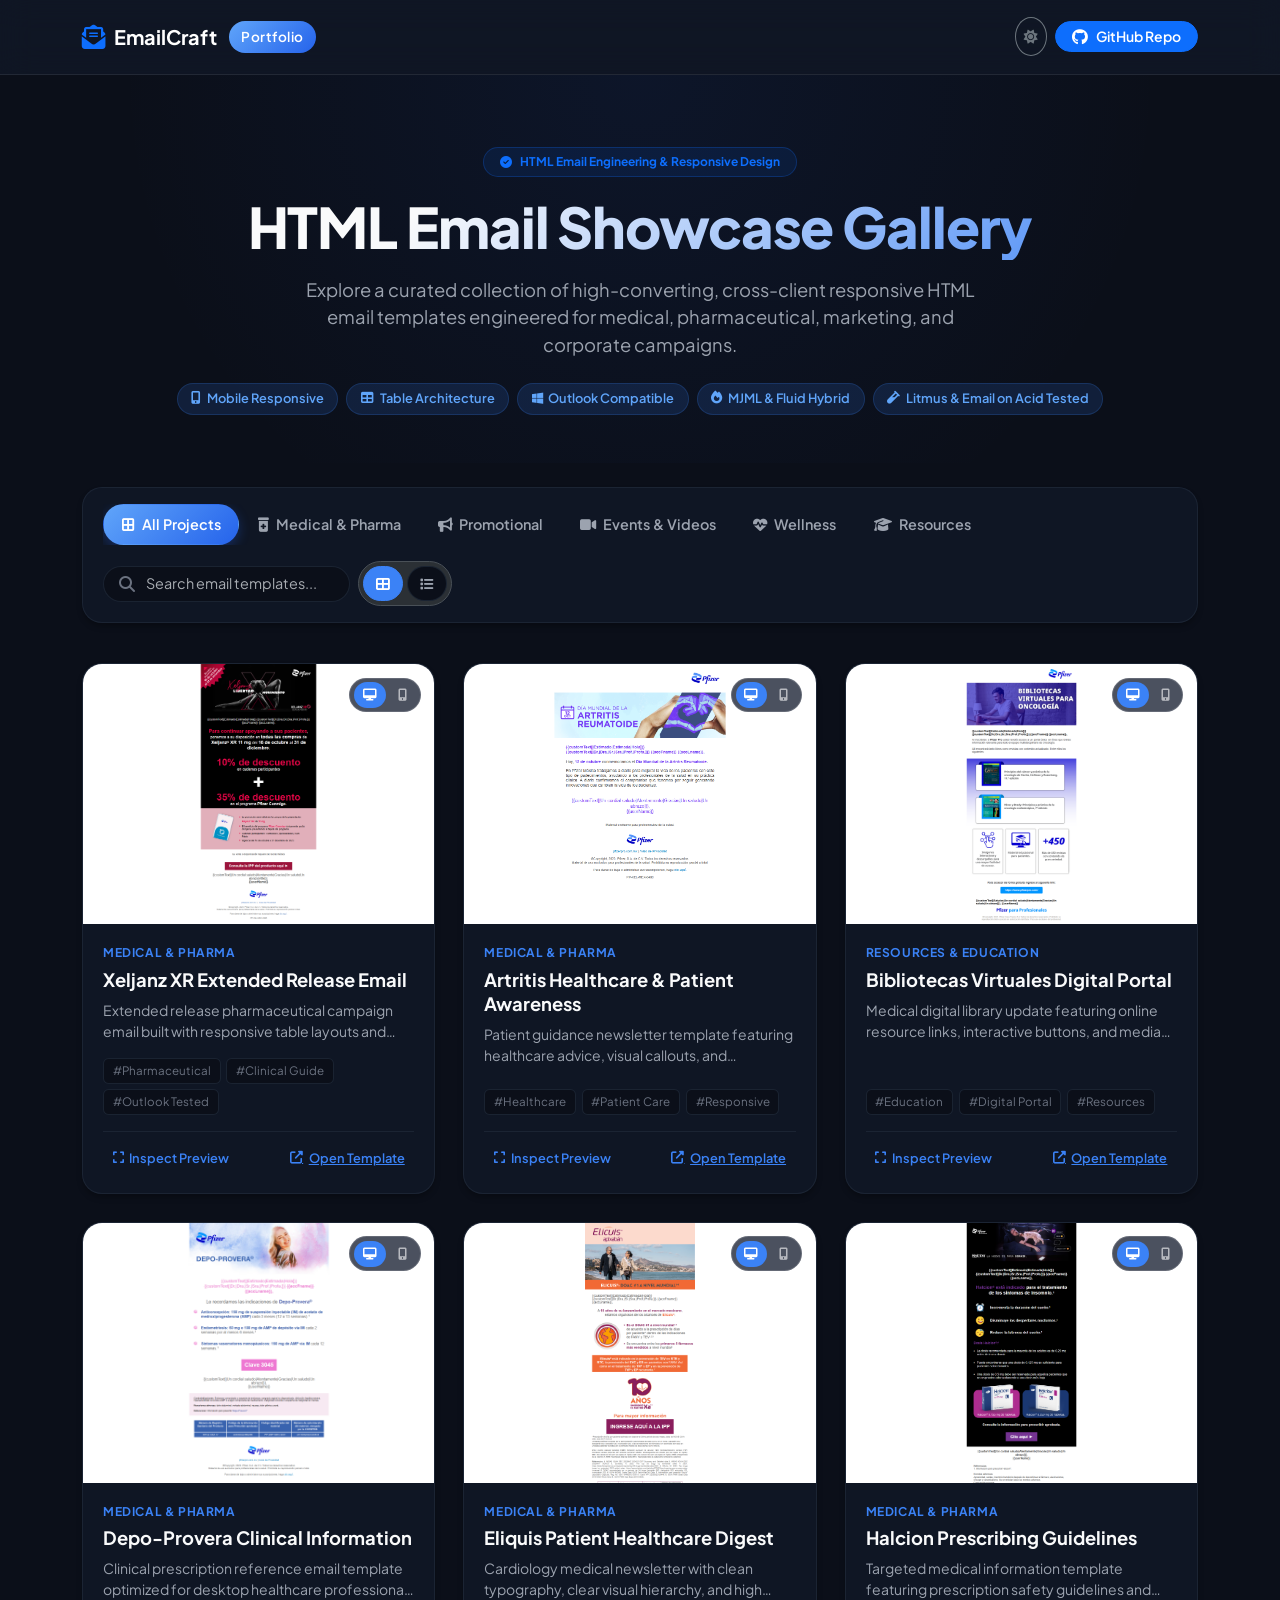
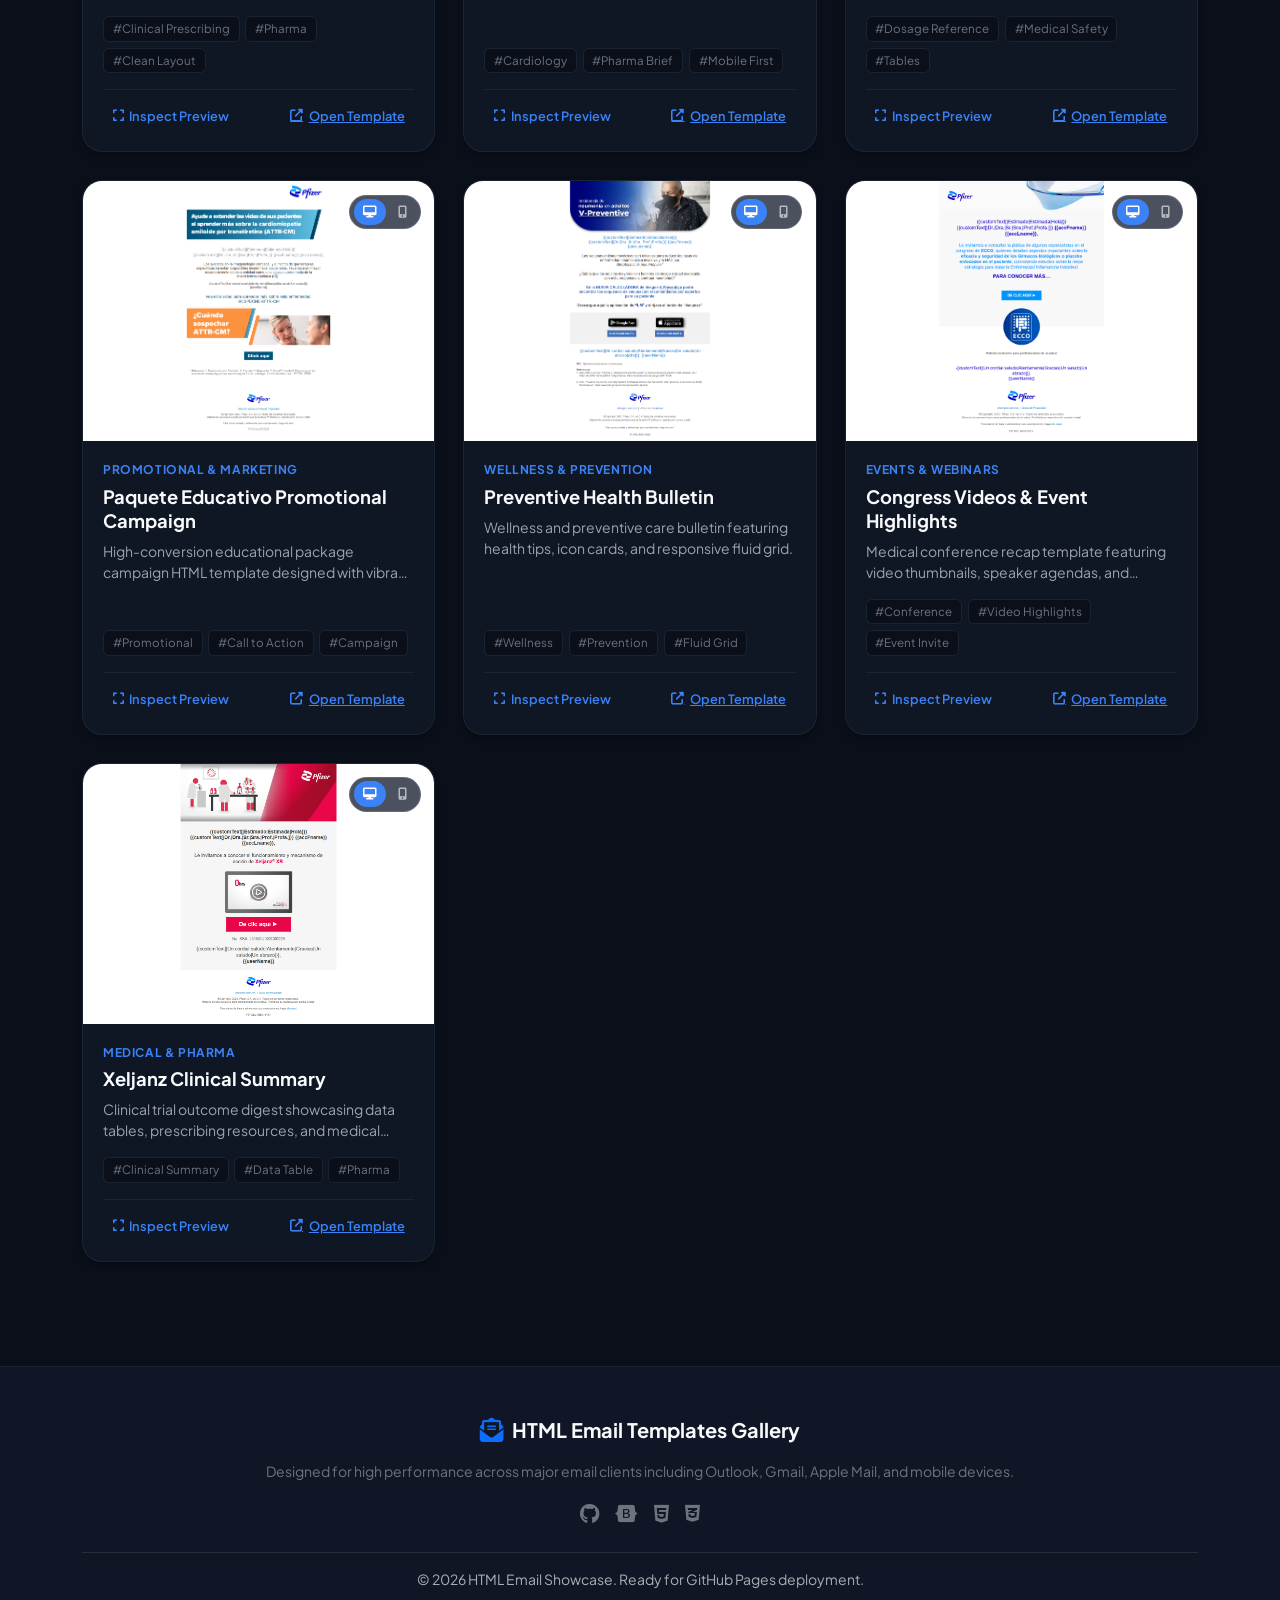
==== index.html @ 2dfeef8e "Add Bootstrap email portfolio with zoom lightbox" ====
<!DOCTYPE html>
<html lang="en" data-bs-theme="dark">
<head>
  <meta charset="UTF-8">
  <meta name="viewport" content="width=device-width, initial-scale=1.0">
  <title>HTML Email Templates Showcase Portfolio</title>
  <meta name="description" content="A professional showcase of responsive, cross-client HTML email templates built for pharmaceutical, medical, promotional, and educational campaigns.">
  
  <!-- Google Fonts: Plus Jakarta Sans -->
  <link rel="preconnect" href="https://fonts.googleapis.com">
  <link rel="preconnect" href="https://fonts.gstatic.com" crossorigin>
  <link href="https://fonts.googleapis.com/css2?family=Plus+Jakarta+Sans:wght@400;500;600;700;800&display=swap" rel="stylesheet">
  
  <!-- FontAwesome 6 Icons CDN -->
  <link rel="stylesheet" href="https://cdnjs.cloudflare.com/ajax/libs/font-awesome/6.5.1/css/all.min.css" crossorigin="anonymous">
  
  <!-- Bootstrap 5.3 CSS CDN -->
  <link href="https://cdn.jsdelivr.net/npm/bootstrap@5.3.3/dist/css/bootstrap.min.css" rel="stylesheet" crossorigin="anonymous">
  
  <!-- Custom Stylesheet -->
  <link rel="stylesheet" href="./css/styles.css">
</head>
<body>

  <!-- Navbar -->
  <nav class="navbar navbar-expand-lg navbar-custom sticky-top py-2 py-lg-3">
    <div class="container-fluid container-xl">
      <a class="navbar-brand d-flex align-items-center gap-2 fw-bold text-decoration-none" href="#">
        <i class="fas fa-envelope-open-text text-primary fs-4"></i>
        <span>EmailCraft</span>
        <span class="brand-badge ms-1">Portfolio</span>
      </a>

      <div class="d-flex align-items-center gap-2">
        <!-- Dark / Light Mode Toggle Button -->
        <button class="btn btn-outline-secondary btn-sm rounded-circle p-2" id="btn-toggle-theme" title="Toggle Light / Dark Mode" aria-label="Toggle Theme">
          <i class="fas fa-sun" id="theme-icon"></i>
        </button>

        <!-- GitHub Repo Button -->
        <a href="https://github.com" target="_blank" rel="noopener noreferrer" class="btn btn-primary btn-sm rounded-pill px-3 fw-semibold d-inline-flex align-items-center gap-2">
          <i class="fab fa-github fs-6"></i>
          <span class="d-none d-sm-inline">GitHub Repo</span>
        </a>
      </div>
    </div>
  </nav>

  <!-- Hero Section -->
  <header class="hero-section text-center">
    <div class="container container-xl">
      <div class="badge bg-primary bg-opacity-10 text-primary border border-primary border-opacity-25 rounded-pill px-3 py-2 fw-bold mb-3 d-inline-flex align-items-center gap-2">
        <i class="fas fa-check-circle"></i> HTML Email Engineering & Responsive Design
      </div>
      <h1 class="hero-title display-4 fw-extrabold mb-3">HTML Email Showcase Gallery</h1>
      <p class="hero-subtitle mb-4">
        Explore a curated collection of high-converting, cross-client responsive HTML email templates engineered for medical, pharmaceutical, marketing, and corporate campaigns.
      </p>

      <!-- Skill / Spec Badges -->
      <div class="d-flex flex-wrap justify-content-center gap-2">
        <span class="tech-tag"><i class="fas fa-mobile-alt"></i> Mobile Responsive</span>
        <span class="tech-tag"><i class="fas fa-table"></i> Table Architecture</span>
        <span class="tech-tag"><i class="fab fa-windows"></i> Outlook Compatible</span>
        <span class="tech-tag"><i class="fas fa-fire"></i> MJML & Fluid Hybrid</span>
        <span class="tech-tag"><i class="fas fa-vial"></i> Litmus & Email on Acid Tested</span>
      </div>
    </div>
  </header>

  <!-- Main Showcase Section -->
  <main class="container container-xl py-4">
    
    <!-- Filter & Search Toolbar -->
    <div class="filter-toolbar">
      <div class="row g-3 align-items-center justify-content-between">
        
        <!-- Category Filter Tabs -->
        <div class="col-12 col-lg-auto">
          <ul class="nav nav-pills nav-pills-custom flex-nowrap overflow-x-auto pb-2 pb-lg-0" id="filter-tabs" role="tablist">
            <li class="nav-item" role="presentation">
              <button class="nav-link nav-filter active" data-category="all">
                <i class="fas fa-border-all me-1"></i> All Projects
              </button>
            </li>
            <li class="nav-item" role="presentation">
              <button class="nav-link nav-filter" data-category="pharma">
                <i class="fas fa-prescription-bottle-alt me-1"></i> Medical & Pharma
              </button>
            </li>
            <li class="nav-item" role="presentation">
              <button class="nav-link nav-filter" data-category="promotional">
                <i class="fas fa-bullhorn me-1"></i> Promotional
              </button>
            </li>
            <li class="nav-item" role="presentation">
              <button class="nav-link nav-filter" data-category="events">
                <i class="fas fa-video me-1"></i> Events & Videos
              </button>
            </li>
            <li class="nav-item" role="presentation">
              <button class="nav-link nav-filter" data-category="wellness">
                <i class="fas fa-heartbeat me-1"></i> Wellness
              </button>
            </li>
            <li class="nav-item" role="presentation">
              <button class="nav-link nav-filter" data-category="education">
                <i class="fas fa-graduation-cap me-1"></i> Resources
              </button>
            </li>
          </ul>
        </div>

        <!-- Search Bar & Grid/List Controls -->
        <div class="col-12 col-lg-auto d-flex align-items-center gap-2">
          <div class="search-input-wrapper flex-grow-1">
            <i class="fas fa-search"></i>
            <input type="text" class="form-control search-input" id="search-input" placeholder="Search email templates..." aria-label="Search">
          </div>

          <div class="d-flex align-items-center gap-1 bg-body-tertiary p-1 rounded-pill border">
            <button class="btn btn-view-mode active" id="btn-view-grid" title="Grid View" aria-label="Grid View">
              <i class="fas fa-th-large"></i>
            </button>
            <button class="btn btn-view-mode" id="btn-view-list" title="List View" aria-label="List View">
              <i class="fas fa-list"></i>
            </button>
          </div>
        </div>

      </div>
    </div>

    <!-- Gallery Container (Populated dynamically by app.js) -->
    <div class="gallery-grid" id="gallery-container">
      <!-- Dynamic Project Cards rendered here -->
    </div>

  </main>

  <!-- Interactive Lightbox Modal with Zoom Capabilities -->
  <div class="lightbox-modal" id="lightbox-modal" tabindex="-1" aria-hidden="true">
    
    <!-- Lightbox Top Navigation & Header -->
    <div class="lightbox-header">
      <h2 class="lightbox-title" id="lightbox-project-title">
        Project Preview
      </h2>

      <!-- Toolbar Controls -->
      <div class="lightbox-controls">
        
        <!-- View Mode Selector: Desktop Image | Mobile Image | Live HTML -->
        <div class="lightbox-mode-group">
          <button class="lightbox-mode-btn active" data-mode="desktop" onclick="switchLightboxMode('desktop')" title="Desktop Screenshot">
            <i class="fas fa-desktop me-1"></i> Desktop
          </button>
          <button class="lightbox-mode-btn" data-mode="mobile" onclick="switchLightboxMode('mobile')" title="Mobile Screenshot">
            <i class="fas fa-mobile-alt me-1"></i> Mobile
          </button>
          <button class="lightbox-mode-btn" data-mode="iframe" onclick="switchLightboxMode('iframe')" title="Live Rendered HTML Email">
            <i class="fas fa-code me-1"></i> Live HTML
          </button>
        </div>

        <!-- Zoom Controls Group -->
        <div class="d-flex gap-1" id="lightbox-zoom-group">
          <button class="lightbox-btn" onclick="zoomIn()" title="Zoom In (+)">
            <i class="fas fa-search-plus"></i>
          </button>
          <button class="lightbox-btn" onclick="zoomOut()" title="Zoom Out (-)">
            <i class="fas fa-search-minus"></i>
          </button>
          <button class="lightbox-btn" onclick="resetZoom()" title="Reset 1:1 Scale">
            <i class="fas fa-sync-alt"></i> 1:1
          </button>
          <button class="lightbox-btn" onclick="fitZoom()" title="Fit to Viewport">
            <i class="fas fa-compress"></i> Fit
          </button>
        </div>

        <!-- Close Modal Button -->
        <button class="lightbox-btn lightbox-btn-close ms-2" onclick="closeLightbox()" title="Close (Esc)">
          <i class="fas fa-times fs-5"></i>
        </button>
      </div>
    </div>

    <!-- Lightbox Main Interactive Viewport -->
    <div class="lightbox-viewport" id="lightbox-viewport">
      <!-- Image / Zoom Container or Iframe injected dynamically -->
    </div>

    <!-- Navigation Arrows -->
    <button class="lightbox-nav-btn lightbox-nav-prev" onclick="navigateLightbox('prev')" title="Previous Project (Left Arrow)">
      <i class="fas fa-chevron-left"></i>
    </button>
    <button class="lightbox-nav-btn lightbox-nav-next" onclick="navigateLightbox('next')" title="Next Project (Right Arrow)">
      <i class="fas fa-chevron-right"></i>
    </button>

    <!-- Zoom Level Indicator Badge -->
    <div class="zoom-indicator" id="zoom-indicator">100%</div>
  </div>

  <!-- Footer -->
  <footer>
    <div class="container container-xl text-center">
      <div class="d-flex justify-content-center align-items-center gap-2 mb-3">
        <i class="fas fa-envelope-open-text text-primary fs-4"></i>
        <span class="fw-bold fs-5">HTML Email Templates Gallery</span>
      </div>
      <p class="text-secondary small mb-3">
        Designed for high performance across major email clients including Outlook, Gmail, Apple Mail, and mobile devices.
      </p>
      <div class="d-flex justify-content-center gap-3 fs-5 mb-4 text-secondary">
        <a href="https://github.com" target="_blank" class="text-secondary text-decoration-none" title="GitHub"><i class="fab fa-github"></i></a>
        <a href="#" class="text-secondary text-decoration-none" title="Bootstrap"><i class="fab fa-bootstrap"></i></a>
        <a href="#" class="text-secondary text-decoration-none" title="HTML5"><i class="fab fa-html5"></i></a>
        <a href="#" class="text-secondary text-decoration-none" title="CSS3"><i class="fab fa-css3-alt"></i></a>
      </div>
      <div class="border-top border-secondary border-opacity-25 pt-3">
        <p class="text-muted small mb-0">&copy; 2026 HTML Email Showcase. Ready for GitHub Pages deployment.</p>
      </div>
    </div>
  </footer>

  <!-- Bootstrap 5 JS Bundle CDN -->
  <script src="https://cdn.jsdelivr.net/npm/bootstrap@5.3.3/dist/js/bootstrap.bundle.min.js" crossorigin="anonymous"></script>
  
  <!-- Custom Application Script -->
  <script src="./js/app.js"></script>
</body>
</html>
---- css/styles.css ----
/* ==========================================================================
   HTML Email Showcase Portfolio - Stylesheet
   Modern Glassmorphism Design System with Bootstrap 5
   ========================================================================== */

/* Root & Theme Variables */
:root {
  --font-family: 'Plus Jakarta Sans', system-ui, -apple-system, sans-serif;
  
  /* Light Theme Colors */
  --bg-main: #f8fafc;
  --bg-card: rgba(255, 255, 255, 0.85);
  --border-card: rgba(226, 232, 240, 0.8);
  --text-primary: #0f172a;
  --text-secondary: #475569;
  --text-muted: #64748b;
  --accent-primary: #2563eb;
  --accent-primary-hover: #1d4ed8;
  --accent-gradient: linear-gradient(135deg, #3b82f6 0%, #1d4ed8 100%);
  --badge-bg: rgba(37, 99, 235, 0.1);
  --badge-text: #2563eb;
  --shadow-sm: 0 4px 6px -1px rgba(0, 0, 0, 0.05), 0 2px 4px -2px rgba(0, 0, 0, 0.05);
  --shadow-md: 0 10px 15px -3px rgba(0, 0, 0, 0.08), 0 4px 6px -4px rgba(0, 0, 0, 0.05);
  --shadow-lg: 0 20px 25px -5px rgba(0, 0, 0, 0.1), 0 8px 10px -6px rgba(0, 0, 0, 0.05);
  --glass-bg: rgba(255, 255, 255, 0.75);
  --glass-border: rgba(255, 255, 255, 0.4);
  --modal-bg: rgba(15, 23, 42, 0.85);
}

[data-bs-theme="dark"] {
  --bg-main: #0b0f19;
  --bg-card: rgba(17, 24, 39, 0.85);
  --border-card: rgba(31, 41, 55, 0.8);
  --text-primary: #f9fafb;
  --text-secondary: #9ca3af;
  --text-muted: #6b7280;
  --accent-primary: #3b82f6;
  --accent-primary-hover: #60a5fa;
  --accent-gradient: linear-gradient(135deg, #60a5fa 0%, #2563eb 100%);
  --badge-bg: rgba(59, 130, 246, 0.15);
  --badge-text: #60a5fa;
  --shadow-sm: 0 4px 6px -1px rgba(0, 0, 0, 0.3);
  --shadow-md: 0 10px 15px -3px rgba(0, 0, 0, 0.4);
  --shadow-lg: 0 25px 50px -12px rgba(0, 0, 0, 0.6);
  --glass-bg: rgba(17, 24, 39, 0.8);
  --glass-border: rgba(255, 255, 255, 0.08);
  --modal-bg: rgba(3, 7, 18, 0.92);
}

body {
  font-family: var(--font-family);
  background-color: var(--bg-main);
  color: var(--text-primary);
  min-height: 100vh;
  transition: background-color 0.3s ease, color 0.3s ease;
  overflow-x: hidden;
}

/* Glassmorphism Navbar */
.navbar-custom {
  background: var(--glass-bg);
  backdrop-filter: blur(16px);
  -webkit-backdrop-filter: blur(16px);
  border-bottom: 1px solid var(--glass-border);
  z-index: 1030;
  transition: all 0.3s ease;
}

.brand-badge {
  background: var(--accent-gradient);
  color: white;
  padding: 0.35rem 0.75rem;
  border-radius: 50rem;
  font-weight: 600;
  font-size: 0.85rem;
  letter-spacing: 0.5px;
}

/* Hero Section */
.hero-section {
  position: relative;
  padding: 4.5rem 0 3rem;
  background: radial-gradient(circle at 50% 0%, rgba(37, 99, 235, 0.08) 0%, rgba(0, 0, 0, 0) 70%);
}

.hero-title {
  font-weight: 800;
  letter-spacing: -0.02em;
  background: linear-gradient(135deg, var(--text-primary) 30%, var(--accent-primary) 100%);
  -webkit-background-clip: text;
  -webkit-text-fill-color: transparent;
}

.hero-subtitle {
  color: var(--text-secondary);
  font-size: 1.15rem;
  max-width: 680px;
  margin: 0 auto;
}

.tech-tag {
  display: inline-flex;
  align-items: center;
  gap: 0.35rem;
  padding: 0.35rem 0.85rem;
  border-radius: 50rem;
  font-size: 0.8rem;
  font-weight: 600;
  background: var(--badge-bg);
  color: var(--badge-text);
  border: 1px solid rgba(59, 130, 246, 0.2);
  transition: transform 0.2s ease;
}

.tech-tag:hover {
  transform: translateY(-2px);
}

/* Filter Controls Toolbar */
.filter-toolbar {
  background: var(--bg-card);
  border: 1px solid var(--border-card);
  border-radius: 1.25rem;
  padding: 1rem 1.25rem;
  box-shadow: var(--shadow-sm);
  backdrop-filter: blur(10px);
  margin-bottom: 2.5rem;
}

/* Category Nav Tabs */
.nav-pills-custom .nav-link {
  color: var(--text-secondary);
  font-weight: 600;
  font-size: 0.9rem;
  padding: 0.55rem 1.1rem;
  border-radius: 50rem;
  transition: all 0.25s cubic-bezier(0.4, 0, 0.2, 1);
  border: 1px solid transparent;
  white-space: nowrap;
}

.nav-pills-custom .nav-link:hover {
  color: var(--accent-primary);
  background: rgba(37, 99, 235, 0.06);
}

.nav-pills-custom .nav-link.active {
  background: var(--accent-gradient);
  color: #ffffff !important;
  box-shadow: 0 4px 12px rgba(37, 99, 235, 0.3);
}

/* Search Bar */
.search-input-wrapper {
  position: relative;
  min-width: 240px;
}

.search-input-wrapper i {
  position: absolute;
  left: 1rem;
  top: 50%;
  transform: translateY(-50%);
  color: var(--text-muted);
}

.search-input {
  background: var(--bg-main);
  border: 1px solid var(--border-card);
  color: var(--text-primary);
  border-radius: 50rem;
  padding-left: 2.6rem;
  padding-right: 1.25rem;
  font-size: 0.9rem;
  transition: all 0.25s ease;
}

.search-input:focus {
  background: var(--bg-main);
  color: var(--text-primary);
  border-color: var(--accent-primary);
  box-shadow: 0 0 0 3px rgba(37, 99, 235, 0.15);
}

/* Toggle Switches & View Mode */
.btn-view-mode {
  border-radius: 50rem;
  padding: 0.4rem 0.75rem;
  font-size: 0.85rem;
  color: var(--text-secondary);
  border: 1px solid var(--border-card);
  background: var(--bg-main);
  transition: all 0.2s ease;
}

.btn-view-mode.active, .btn-view-mode:hover {
  background: var(--accent-primary);
  color: white;
  border-color: var(--accent-primary);
}

/* Project Cards Gallery */
.gallery-grid {
  display: grid;
  grid-template-columns: repeat(1, 1fr);
  gap: 1.75rem;
}

@media (min-width: 768px) {
  .gallery-grid {
    grid-template-columns: repeat(2, 1fr);
  }
}

@media (min-width: 1200px) {
  .gallery-grid {
    grid-template-columns: repeat(3, 1fr);
  }
}

/* List view support */
.gallery-grid.list-view {
  grid-template-columns: 1fr !important;
}

.gallery-grid.list-view .project-card {
  display: flex;
  flex-direction: row;
  height: 280px;
}

.gallery-grid.list-view .card-image-wrapper {
  width: 40%;
  height: 100%;
}

.gallery-grid.list-view .card-body {
  width: 60%;
  display: flex;
  flex-direction: column;
  justify-content: space-between;
}

/* Card Styling */
.project-card {
  background: var(--bg-card);
  border: 1px solid var(--border-card);
  border-radius: 1.25rem;
  overflow: hidden;
  box-shadow: var(--shadow-sm);
  transition: all 0.35s cubic-bezier(0.4, 0, 0.2, 1);
  position: relative;
  display: flex;
  flex-direction: column;
  height: 100%;
}

.project-card:hover {
  transform: translateY(-6px);
  box-shadow: var(--shadow-lg);
  border-color: rgba(37, 99, 235, 0.3);
}

/* Card Image Header & Overlay */
.card-image-wrapper {
  position: relative;
  width: 100%;
  height: 260px;
  background: #111827;
  overflow: hidden;
  cursor: pointer;
}

.card-img-preview {
  width: 100%;
  height: 100%;
  object-fit: cover;
  object-position: top center;
  transition: transform 0.6s ease, filter 0.3s ease;
}

.project-card:hover .card-img-preview {
  transform: scale(1.04);
}

/* Device View Selector Badge on Card */
.card-device-toggle {
  position: absolute;
  top: 0.85rem;
  right: 0.85rem;
  z-index: 5;
  background: rgba(15, 23, 42, 0.75);
  backdrop-filter: blur(8px);
  border-radius: 50rem;
  padding: 0.2rem 0.25rem;
  display: flex;
  gap: 0.2rem;
  border: 1px solid rgba(255, 255, 255, 0.15);
}

.device-btn {
  background: transparent;
  border: none;
  color: rgba(255, 255, 255, 0.6);
  font-size: 0.75rem;
  padding: 0.25rem 0.55rem;
  border-radius: 50rem;
  cursor: pointer;
  transition: all 0.2s ease;
}

.device-btn.active, .device-btn:hover {
  background: var(--accent-primary);
  color: white;
}

/* Hover Action Overlay */
.card-hover-overlay {
  position: absolute;
  inset: 0;
  background: rgba(15, 23, 42, 0.65);
  backdrop-filter: blur(4px);
  display: flex;
  flex-direction: column;
  align-items: center;
  justify-content: center;
  gap: 0.75rem;
  opacity: 0;
  visibility: hidden;
  transition: all 0.3s ease;
  z-index: 4;
}

.card-image-wrapper:hover .card-hover-overlay {
  opacity: 1;
  visibility: visible;
}

.btn-card-action {
  background: rgba(255, 255, 255, 0.95);
  color: #0f172a;
  font-weight: 600;
  font-size: 0.85rem;
  padding: 0.5rem 1.1rem;
  border-radius: 50rem;
  border: none;
  box-shadow: 0 4px 12px rgba(0, 0, 0, 0.15);
  transform: translateY(10px);
  transition: all 0.25s ease;
  text-decoration: none;
  display: inline-flex;
  align-items: center;
  gap: 0.4rem;
}

.card-image-wrapper:hover .btn-card-action {
  transform: translateY(0);
}

.btn-card-action:hover {
  background: var(--accent-primary);
  color: white;
  transform: scale(1.05);
}

/* Card Body */
.card-body {
  padding: 1.25rem;
  flex-grow: 1;
  display: flex;
  flex-direction: column;
  justify-content: space-between;
}

.card-category-badge {
  font-size: 0.75rem;
  font-weight: 700;
  text-transform: uppercase;
  letter-spacing: 0.05em;
  color: var(--accent-primary);
  margin-bottom: 0.35rem;
}

/* Responsive Adaptive Title Clamping */
.card-title-text {
  font-size: 1.15rem;
  font-weight: 700;
  color: var(--text-primary);
  margin-bottom: 0.5rem;
  line-height: 1.3;
  cursor: pointer;
  transition: color 0.2s ease;
}

.card-title-text:hover {
  color: var(--accent-primary);
}

/* Mobile Clamping & Responsive text adjustment */
@media (max-width: 576px) {
  .card-title-text {
    font-size: 1rem;
  }
  .card-image-wrapper {
    height: 220px;
  }
  .hero-section {
    padding: 3rem 0 2rem;
  }
}

.card-description {
  color: var(--text-secondary);
  font-size: 0.875rem;
  line-height: 1.5;
  margin-bottom: 1rem;
  display: -webkit-box;
  -webkit-line-clamp: 2;
  -webkit-box-orient: vertical;
  overflow: hidden;
}

.card-tags {
  display: flex;
  flex-wrap: wrap;
  gap: 0.35rem;
  margin-bottom: 1rem;
}

.card-tag-pill {
  font-size: 0.725rem;
  padding: 0.2rem 0.55rem;
  border-radius: 0.35rem;
  background: var(--bg-main);
  color: var(--text-muted);
  border: 1px solid var(--border-card);
}

.card-footer-controls {
  padding-top: 0.75rem;
  border-top: 1px solid var(--border-card);
  display: flex;
  align-items: center;
  justify-content: space-between;
}

.btn-card-footer {
  font-size: 0.8rem;
  font-weight: 600;
  color: var(--accent-primary);
  background: transparent;
  border: none;
  padding: 0.3rem 0.6rem;
  border-radius: 0.35rem;
  transition: all 0.2s ease;
  display: inline-flex;
  align-items: center;
  gap: 0.35rem;

}

.btn-card-footer:hover {
  background: var(--badge-bg);
  color: var(--accent-primary-hover);
}

/* Custom Interactive Zoom Lightbox Modal */
.lightbox-modal {
  position: fixed;
  inset: 0;
  z-index: 2000;
  background: var(--modal-bg);
  backdrop-filter: blur(12px);
  -webkit-backdrop-filter: blur(12px);
  display: flex;
  flex-direction: column;
  opacity: 0;
  visibility: hidden;
  transition: opacity 0.3s ease, visibility 0.3s ease;
}

.lightbox-modal.active {
  opacity: 1;
  visibility: visible;
}

/* Lightbox Header Bar */
.lightbox-header {
  height: 60px;
  padding: 0 1.5rem;
  display: flex;
  align-items: center;
  justify-content: space-between;
  background: rgba(15, 23, 42, 0.6);
  border-bottom: 1px solid rgba(255, 255, 255, 0.1);
  color: white;
  z-index: 10;
}

.lightbox-title {
  font-size: 1.1rem;
  font-weight: 700;
  margin: 0;
  display: flex;
  align-items: center;
  gap: 0.75rem;
  white-space: nowrap;
  overflow: hidden;
  text-overflow: ellipsis;
  max-width: 45vw;
}

/* Lightbox Control Toolbar */
.lightbox-controls {
  display: flex;
  align-items: center;
  gap: 0.5rem;
}

.lightbox-btn {
  background: rgba(255, 255, 255, 0.1);
  border: 1px solid rgba(255, 255, 255, 0.15);
  color: white;
  border-radius: 0.5rem;
  padding: 0.4rem 0.75rem;
  font-size: 0.85rem;
  font-weight: 600;
  cursor: pointer;
  transition: all 0.2s ease;
  display: inline-flex;
  align-items: center;
  justify-content: center;
  gap: 0.35rem;
}

.lightbox-btn:hover {
  background: var(--accent-primary);
  border-color: var(--accent-primary);
  color: white;
}

.lightbox-btn-close {
  background: rgba(239, 68, 68, 0.2);
  border-color: rgba(239, 68, 68, 0.4);
  color: #fca5a5;
}

.lightbox-btn-close:hover {
  background: #ef4444;
  border-color: #ef4444;
  color: white;
}

/* Lightbox View Mode Switcher */
.lightbox-mode-group {
  background: rgba(0, 0, 0, 0.3);
  padding: 0.2rem;
  border-radius: 0.5rem;
  display: flex;
  gap: 0.2rem;
  border: 1px solid rgba(255, 255, 255, 0.1);
}

.lightbox-mode-btn {
  background: transparent;
  border: none;
  color: rgba(255, 255, 255, 0.7);
  font-size: 0.8rem;
  padding: 0.25rem 0.65rem;
  border-radius: 0.35rem;
  cursor: pointer;
  transition: all 0.2s ease;
}

.lightbox-mode-btn.active {
  background: var(--accent-primary);
  color: white;
  font-weight: 600;
}

/* Lightbox Body Viewport */
.lightbox-viewport {
  flex-grow: 1;
  position: relative;
  overflow: hidden;
  display: flex;
  align-items: center;
  justify-content: center;
  cursor: grab;
  user-select: none;
}

.lightbox-viewport:active {
  cursor: grabbing;
}

/* Zoom Container & Image */
.zoom-container {
  transform-origin: center center;
  transition: transform 0.15s cubic-bezier(0.1, 0.57, 0.1, 1);
  display: flex;
  align-items: center;
  justify-content: center;
  max-width: 100%;
  max-height: 100%;
}

.zoom-image {
  max-width: 90vw;
  max-height: 82vh;
  object-fit: contain;
  border-radius: 0.5rem;
  box-shadow: 0 25px 50px -12px rgba(0, 0, 0, 0.5);
  pointer-events: none;
}

/* Live Iframe View Container */
.iframe-container {
  width: 100%;
  height: 100%;
  display: flex;
  align-items: center;
  justify-content: center;
  padding: 1.5rem;
}

.device-frame-wrapper {
  background: #1e293b;
  border-radius: 1.25rem;
  padding: 0.75rem;
  box-shadow: 0 25px 50px -12px rgba(0, 0, 0, 0.6);
  border: 1px solid rgba(255, 255, 255, 0.15);
  transition: all 0.3s ease;
}

.device-frame-wrapper.desktop {
  width: 90vw;
  height: 80vh;
  max-width: 1200px;
}

.device-frame-wrapper.mobile {
  width: 380px;
  height: 75vh;
  max-height: 700px;
}

.email-iframe {
  width: 100%;
  height: 100%;
  border: none;
  background: white;
  border-radius: 0.75rem;
}

/* Navigation Arrow Overlay Buttons */
.lightbox-nav-btn {
  position: absolute;
  top: 50%;
  transform: translateY(-50%);
  z-index: 10;
  background: rgba(15, 23, 42, 0.7);
  border: 1px solid rgba(255, 255, 255, 0.2);
  color: white;
  width: 48px;
  height: 48px;
  border-radius: 50%;
  display: flex;
  align-items: center;
  justify-content: center;
  font-size: 1.25rem;
  cursor: pointer;
  transition: all 0.2s ease;
  backdrop-filter: blur(4px);
}

.lightbox-nav-btn:hover {
  background: var(--accent-primary);
  border-color: var(--accent-primary);
  transform: translateY(-50%) scale(1.1);
}

.lightbox-nav-prev {
  left: 1.5rem;
}

.lightbox-nav-next {
  right: 1.5rem;
}

/* Zoom Level Indicator Badge */
.zoom-indicator {
  position: absolute;
  bottom: 1.5rem;
  left: 50%;
  transform: translateX(-50%);
  background: rgba(15, 23, 42, 0.85);
  border: 1px solid rgba(255, 255, 255, 0.15);
  color: white;
  padding: 0.35rem 0.85rem;
  border-radius: 50rem;
  font-size: 0.85rem;
  font-weight: 600;
  backdrop-filter: blur(8px);
  pointer-events: none;
  z-index: 10;
}

/* Toast / Floating Notification */
.toast-notice {
  position: fixed;
  bottom: 2rem;
  right: 2rem;
  background: #0f172a;
  color: white;
  padding: 0.75rem 1.25rem;
  border-radius: 0.75rem;
  border: 1px solid rgba(255, 255, 255, 0.15);
  box-shadow: var(--shadow-lg);
  z-index: 3000;
  opacity: 0;
  transform: translateY(20px);
  transition: all 0.3s ease;
}

.toast-notice.show {
  opacity: 1;
  transform: translateY(0);
}

/* Empty State / No Results */
.no-results {
  text-align: center;
  padding: 4rem 1rem;
  color: var(--text-muted);
}

.no-results i {
  font-size: 3rem;
  margin-bottom: 1rem;
  opacity: 0.5;
}

/* Footer */
footer {
  border-top: 1px solid var(--border-card);
  padding: 3rem 0;
  margin-top: 5rem;
  background: var(--bg-card);
}
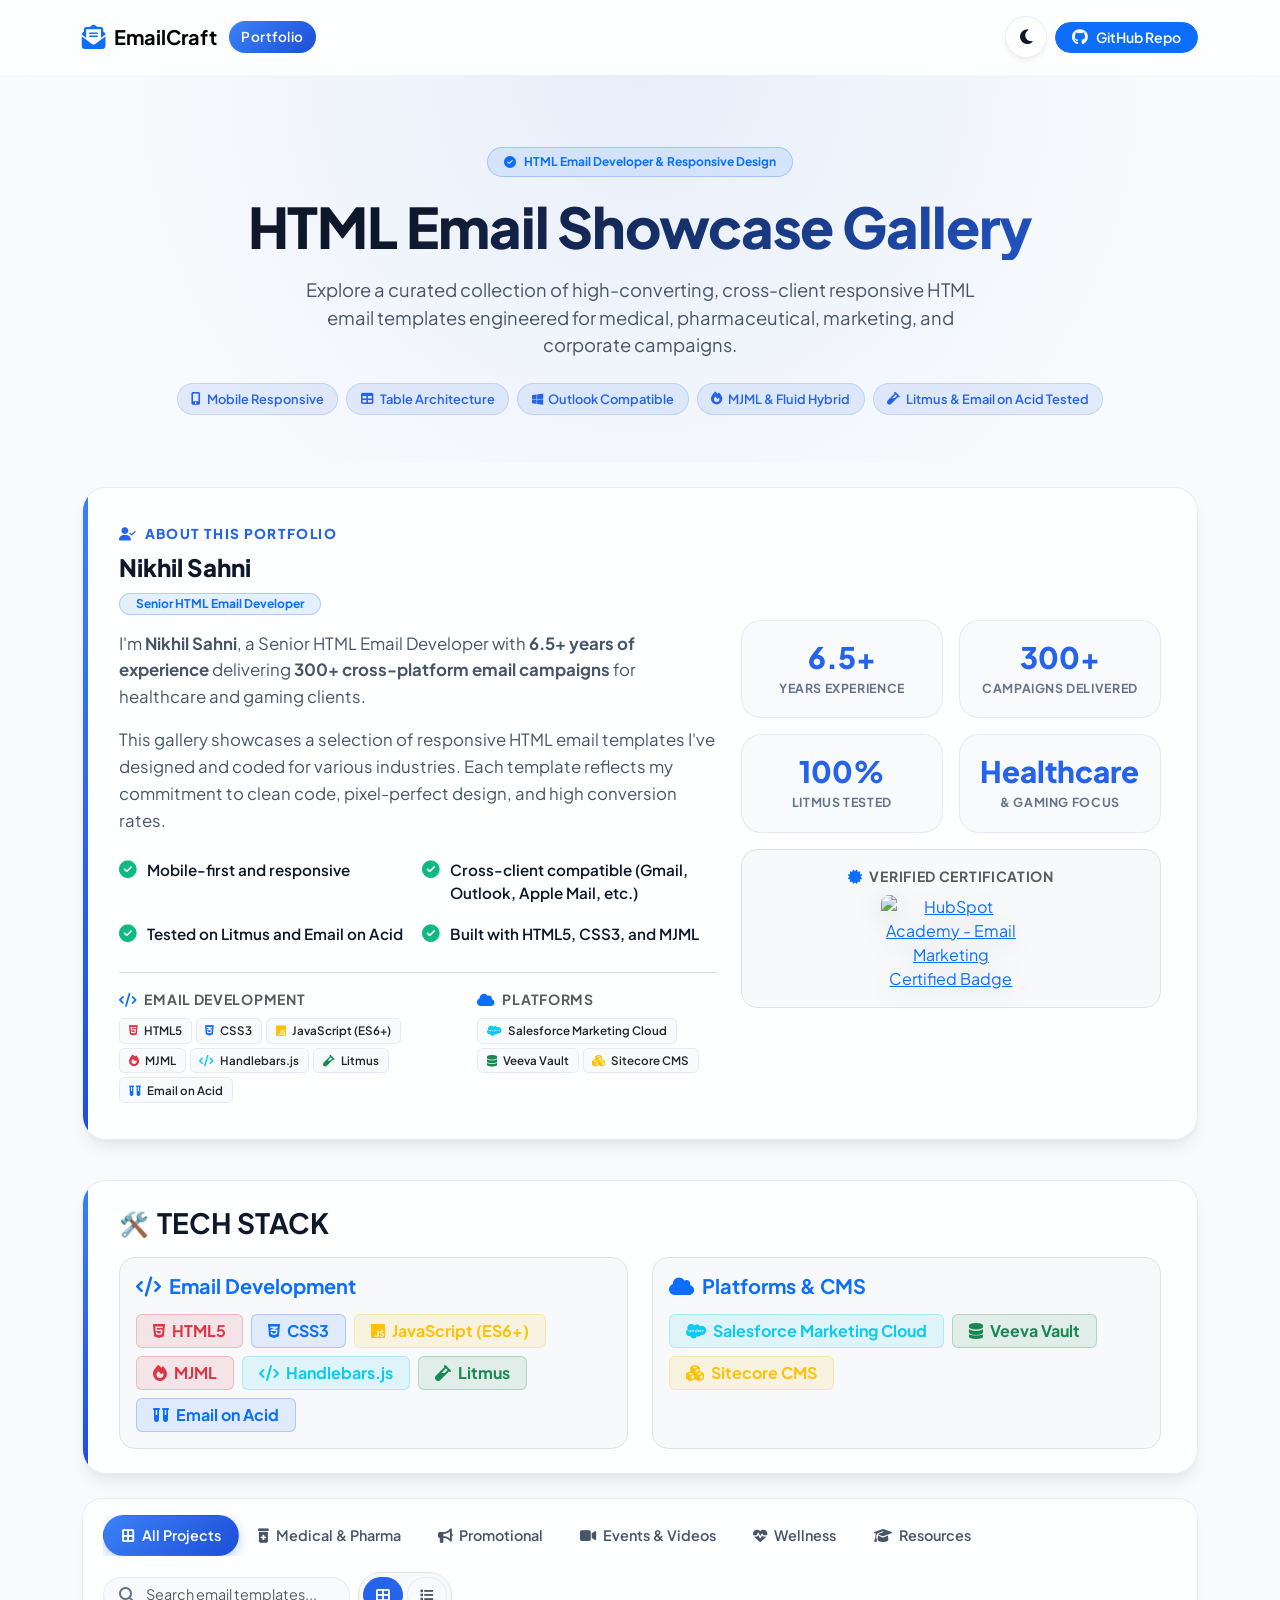
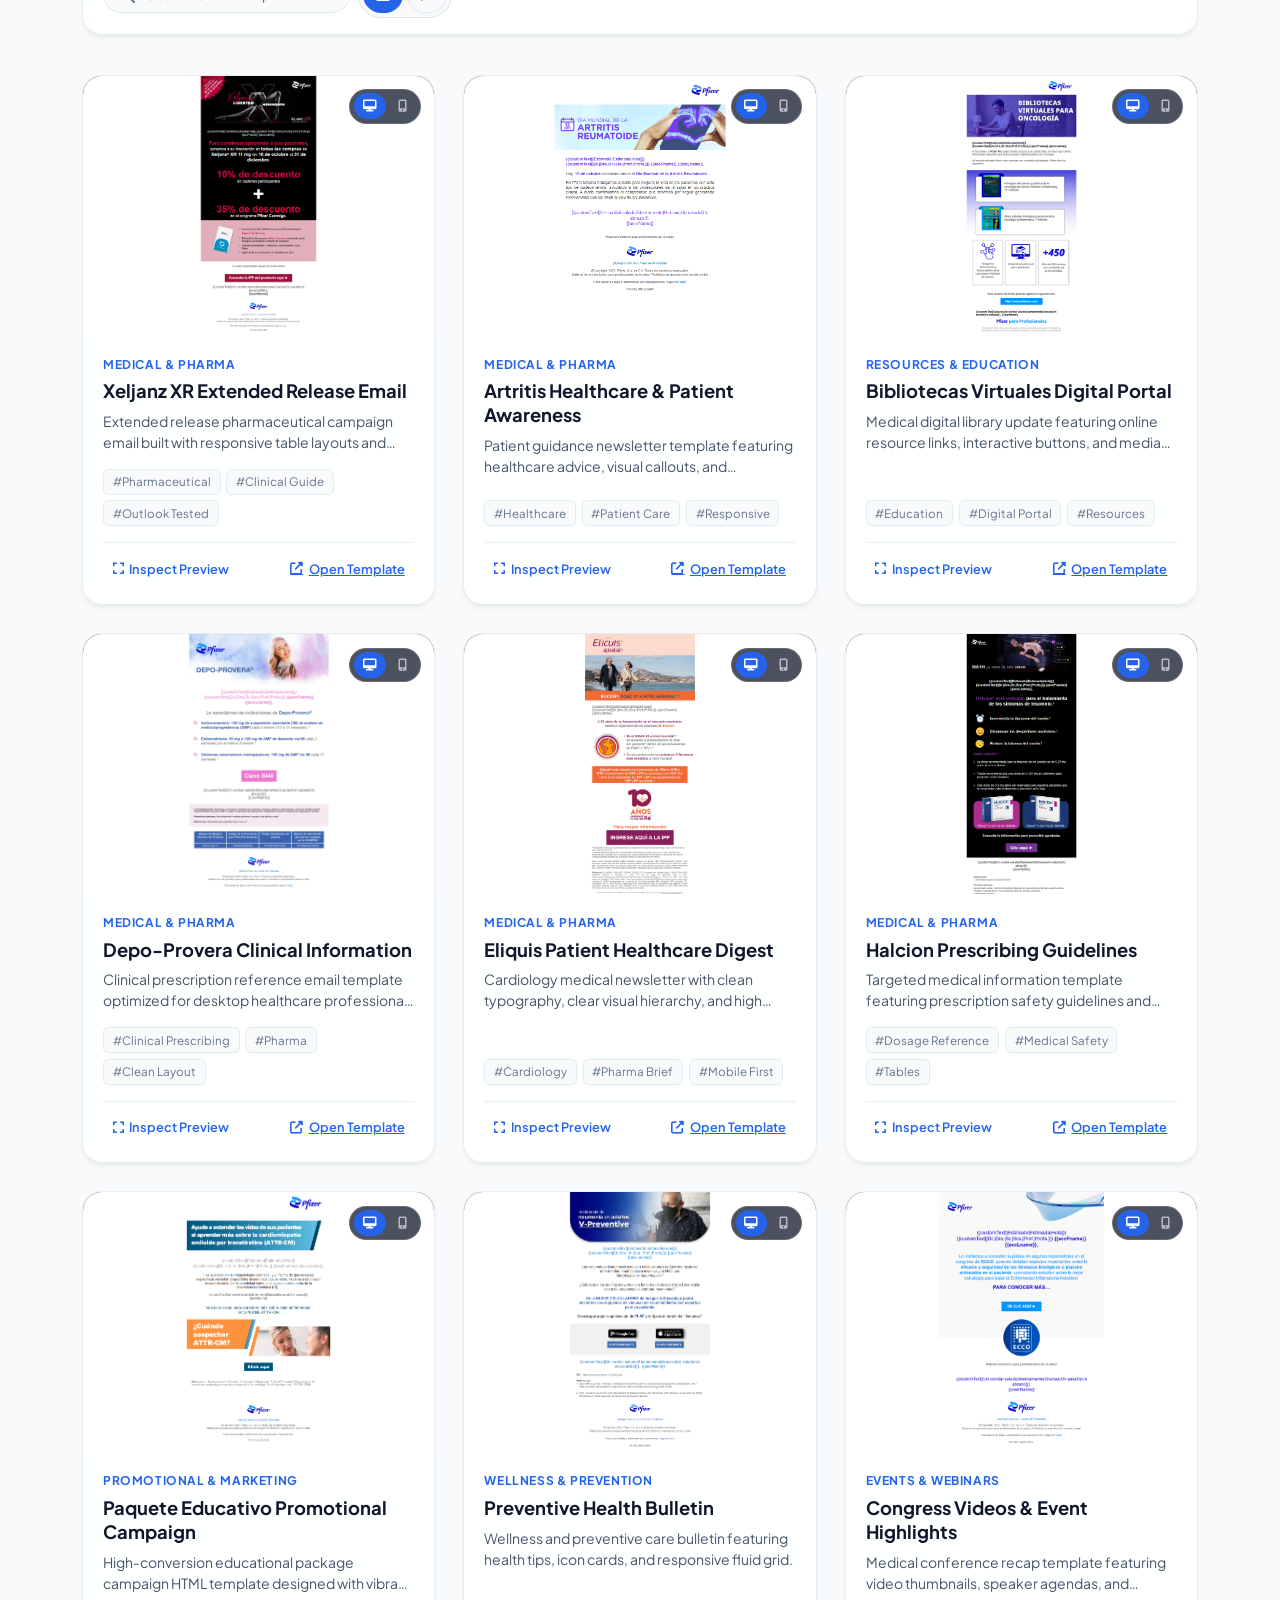
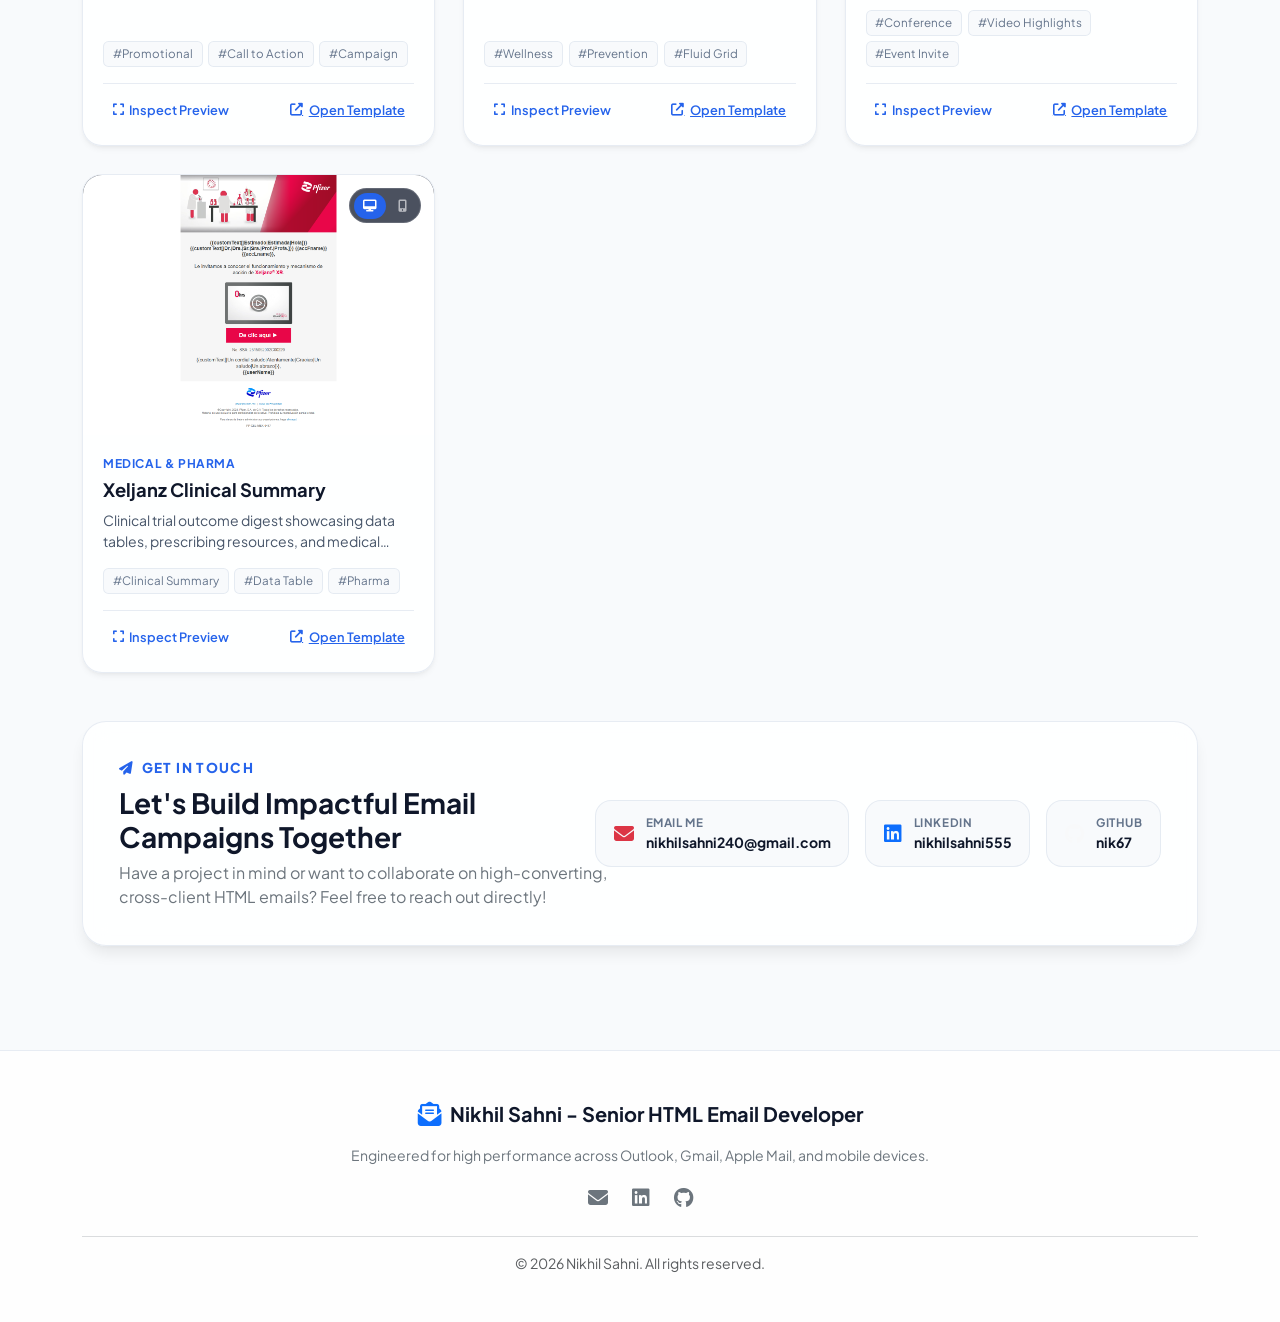
==== commit f64d5721: "Fix image paths in all HTML email templates for live preview Fix image paths in all HTML email templ" ====
--- a/index.html
+++ b/index.html
@@ -1,5 +1,5 @@
 <!DOCTYPE html>
-<html lang="en" data-bs-theme="dark">
+<html lang="en" data-bs-theme="light">
 <head>
   <meta charset="UTF-8">
   <meta name="viewport" content="width=device-width, initial-scale=1.0">
@@ -32,13 +32,13 @@
       </a>
 
       <div class="d-flex align-items-center gap-2">
-        <!-- Dark / Light Mode Toggle Button -->
-        <button class="btn btn-outline-secondary btn-sm rounded-circle p-2" id="btn-toggle-theme" title="Toggle Light / Dark Mode" aria-label="Toggle Theme">
-          <i class="fas fa-sun" id="theme-icon"></i>
+        <!-- Dark / Light Mode Circular Toggle Button -->
+        <button class="btn-theme-circle" id="btn-toggle-theme" title="Toggle Light / Dark Mode" aria-label="Toggle Theme">
+          <i class="fas fa-moon" id="theme-icon"></i>
         </button>
 
         <!-- GitHub Repo Button -->
-        <a href="https://github.com" target="_blank" rel="noopener noreferrer" class="btn btn-primary btn-sm rounded-pill px-3 fw-semibold d-inline-flex align-items-center gap-2">
+        <a href="https://github.com/nik67" target="_blank" rel="noopener noreferrer" class="btn btn-primary btn-sm rounded-pill px-3 fw-semibold d-inline-flex align-items-center gap-2">
           <i class="fab fa-github fs-6"></i>
           <span class="d-none d-sm-inline">GitHub Repo</span>
         </a>
@@ -50,7 +50,7 @@
   <header class="hero-section text-center">
     <div class="container container-xl">
       <div class="badge bg-primary bg-opacity-10 text-primary border border-primary border-opacity-25 rounded-pill px-3 py-2 fw-bold mb-3 d-inline-flex align-items-center gap-2">
-        <i class="fas fa-check-circle"></i> HTML Email Engineering & Responsive Design
+        <i class="fas fa-check-circle"></i> HTML Email Developer & Responsive Design
       </div>
       <h1 class="hero-title display-4 fw-extrabold mb-3">HTML Email Showcase Gallery</h1>
       <p class="hero-subtitle mb-4">
@@ -70,6 +70,194 @@
 
   <!-- Main Showcase Section -->
   <main class="container container-xl py-4">
+
+    <!-- About This Portfolio Section -->
+    <div class="about-card">
+      <div class="row g-4 align-items-center">
+        
+        <div class="col-12 col-lg-7">
+          <div class="about-title">
+            <i class="fas fa-user-check me-1"></i> About This Portfolio
+          </div>
+          <h2 class="about-author mb-2">Nikhil Sahni</h2>
+          <div class="badge bg-primary bg-opacity-10 text-primary border border-primary border-opacity-25 rounded-pill px-3 py-1 fw-bold mb-3">
+            Senior HTML Email Developer
+          </div>
+          
+          <p class="about-bio-text mb-3">
+            I'm <strong>Nikhil Sahni</strong>, a Senior HTML Email Developer with <strong>6.5+ years of experience</strong> delivering <strong>300+ cross-platform email campaigns</strong> for healthcare and gaming clients.
+          </p>
+          <p class="about-bio-text mb-4">
+            This gallery showcases a selection of responsive HTML email templates I've designed and coded for various industries. Each template reflects my commitment to clean code, pixel-perfect design, and high conversion rates.
+          </p>
+
+          <div class="row g-2 mb-3">
+            <div class="col-12 col-sm-6">
+              <div class="checklist-item">
+                <i class="fas fa-check-circle"></i>
+                <span>Mobile-first and responsive</span>
+              </div>
+            </div>
+            <div class="col-12 col-sm-6">
+              <div class="checklist-item">
+                <i class="fas fa-check-circle"></i>
+                <span>Cross-client compatible (Gmail, Outlook, Apple Mail, etc.)</span>
+              </div>
+            </div>
+            <div class="col-12 col-sm-6">
+              <div class="checklist-item">
+                <i class="fas fa-check-circle"></i>
+                <span>Tested on Litmus and Email on Acid</span>
+              </div>
+            </div>
+            <div class="col-12 col-sm-6">
+              <div class="checklist-item">
+                <i class="fas fa-check-circle"></i>
+                <span>Built with HTML5, CSS3, and MJML</span>
+              </div>
+            </div>
+          </div>
+
+          <!-- Skills & Platform Stack -->
+          <div class="pt-3 border-top border-secondary border-opacity-25">
+            <div class="row g-3">
+              <div class="col-12 col-md-7">
+                <div class="text-muted small fw-bold text-uppercase mb-2" style="letter-spacing:0.05em;">
+                  <i class="fas fa-code text-primary me-1"></i> Email Development
+                </div>
+                <div class="d-flex flex-wrap gap-1">
+                  <span class="card-tag-pill fw-semibold text-body"><i class="fab fa-html5 text-danger me-1"></i> HTML5</span>
+                  <span class="card-tag-pill fw-semibold text-body"><i class="fab fa-css3-alt text-primary me-1"></i> CSS3</span>
+                  <span class="card-tag-pill fw-semibold text-body"><i class="fab fa-js text-warning me-1"></i> JavaScript (ES6+)</span>
+                  <span class="card-tag-pill fw-semibold text-body"><i class="fas fa-fire text-danger me-1"></i> MJML</span>
+                  <span class="card-tag-pill fw-semibold text-body"><i class="fas fa-code text-info me-1"></i> Handlebars.js</span>
+                  <span class="card-tag-pill fw-semibold text-body"><i class="fas fa-vial text-success me-1"></i> Litmus</span>
+                  <span class="card-tag-pill fw-semibold text-body"><i class="fas fa-vials text-primary me-1"></i> Email on Acid</span>
+                </div>
+              </div>
+
+              <div class="col-12 col-md-5">
+                <div class="text-muted small fw-bold text-uppercase mb-2" style="letter-spacing:0.05em;">
+                  <i class="fas fa-cloud text-primary me-1"></i> Platforms
+                </div>
+                <div class="d-flex flex-wrap gap-1">
+                  <span class="card-tag-pill fw-semibold text-body"><i class="fab fa-salesforce text-info me-1"></i> Salesforce Marketing Cloud</span>
+                  <span class="card-tag-pill fw-semibold text-body"><i class="fas fa-database text-success me-1"></i> Veeva Vault</span>
+                  <span class="card-tag-pill fw-semibold text-body"><i class="fas fa-cubes text-warning me-1"></i> Sitecore CMS</span>
+                </div>
+              </div>
+            </div>
+          </div>
+        </div>
+
+        <div class="col-12 col-lg-5">
+          <div class="row g-3 mb-3">
+            <div class="col-6">
+              <div class="stat-badge-box">
+                <div class="stat-number">6.5+</div>
+                <div class="stat-label">Years Experience</div>
+              </div>
+            </div>
+            <div class="col-6">
+              <div class="stat-badge-box">
+                <div class="stat-number">300+</div>
+                <div class="stat-label">Campaigns Delivered</div>
+              </div>
+            </div>
+            <div class="col-6">
+              <div class="stat-badge-box">
+                <div class="stat-number">100%</div>
+                <div class="stat-label">Litmus Tested</div>
+              </div>
+            </div>
+            <div class="col-6">
+              <div class="stat-badge-box">
+                <div class="stat-number">Healthcare</div>
+                <div class="stat-label">& Gaming Focus</div>
+              </div>
+            </div>
+          </div>
+
+          <!-- Official Certification Badge -->
+          <div class="p-3 bg-body-tertiary border rounded-4 text-center">
+            <div class="text-muted small fw-bold text-uppercase mb-2" style="letter-spacing:0.05em;">
+              <i class="fas fa-certificate text-primary me-1"></i> Verified Certification
+            </div>
+            <!-- Begin: HubSpot Academy - Email Marketing Certified Badge -->
+            <div class='academy-badge'>
+              <a href='https://app-na2.hubspot.com/academy/achievements/v1nlcry1/en/1/nikhil-sahni/email-marketing-certified' target='_blank' rel='noopener noreferrer' title='HubSpot Email Marketing Certified - Nikhil Sahni'>
+                <img src='https://hubspot-credentials-na1.s3.amazonaws.com/prod/badges/user/f7ffeeb711104c83aa98e27d32b62dea.png' alt='HubSpot Academy - Email Marketing Certified Badge' />
+              </a>
+            </div>
+            <!-- End: HubSpot Academy - Email Marketing Certified Badge -->
+          </div>
+        </div>
+
+      </div>
+    </div>
+
+    <!-- Tech Stack Section Card -->
+    <div class="about-card py-4 mb-4">
+      <div class="d-flex align-items-center gap-2 mb-3">
+        <span class="fs-4">🛠️</span>
+        <h3 class="fw-bold mb-0">TECH STACK</h3>
+      </div>
+      <div class="row g-4">
+        
+        <!-- Email Development Stack -->
+        <div class="col-12 col-md-6">
+          <div class="p-3 bg-body-tertiary border rounded-4 h-100">
+            <h5 class="fw-bold text-primary mb-3">
+              <i class="fas fa-code me-2"></i>Email Development
+            </h5>
+            <div class="d-flex flex-wrap gap-2">
+              <span class="badge bg-danger bg-opacity-10 text-danger border border-danger border-opacity-25 px-3 py-2 fs-6">
+                <i class="fab fa-html5 me-1"></i> HTML5
+              </span>
+              <span class="badge bg-primary bg-opacity-10 text-primary border border-primary border-opacity-25 px-3 py-2 fs-6">
+                <i class="fab fa-css3-alt me-1"></i> CSS3
+              </span>
+              <span class="badge bg-warning bg-opacity-10 text-warning border border-warning border-opacity-25 px-3 py-2 fs-6">
+                <i class="fab fa-js me-1"></i> JavaScript (ES6+)
+              </span>
+              <span class="badge bg-danger bg-opacity-10 text-danger border border-danger border-opacity-25 px-3 py-2 fs-6">
+                <i class="fas fa-fire me-1"></i> MJML
+              </span>
+              <span class="badge bg-info bg-opacity-10 text-info border border-info border-opacity-25 px-3 py-2 fs-6">
+                <i class="fas fa-code me-1"></i> Handlebars.js
+              </span>
+              <span class="badge bg-success bg-opacity-10 text-success border border-success border-opacity-25 px-3 py-2 fs-6">
+                <i class="fas fa-vial me-1"></i> Litmus
+              </span>
+              <span class="badge bg-primary bg-opacity-10 text-primary border border-primary border-opacity-25 px-3 py-2 fs-6">
+                <i class="fas fa-vials me-1"></i> Email on Acid
+              </span>
+            </div>
+          </div>
+        </div>
+
+        <!-- Platforms Stack -->
+        <div class="col-12 col-md-6">
+          <div class="p-3 bg-body-tertiary border rounded-4 h-100">
+            <h5 class="fw-bold text-primary mb-3">
+              <i class="fas fa-cloud me-2"></i>Platforms & CMS
+            </h5>
+            <div class="d-flex flex-wrap gap-2">
+              <span class="badge bg-info bg-opacity-10 text-info border border-info border-opacity-25 px-3 py-2 fs-6">
+                <i class="fab fa-salesforce me-1"></i> Salesforce Marketing Cloud
+              </span>
+              <span class="badge bg-success bg-opacity-10 text-success border border-success border-opacity-25 px-3 py-2 fs-6">
+                <i class="fas fa-database me-1"></i> Veeva Vault
+              </span>
+              <span class="badge bg-warning bg-opacity-10 text-warning border border-warning border-opacity-25 px-3 py-2 fs-6">
+                <i class="fas fa-cubes me-1"></i> Sitecore CMS
+              </span>
+            </div>
+          </div>
+        </div>
+
+      </div>
+    </div>
     
     <!-- Filter & Search Toolbar -->
     <div class="filter-toolbar">
@@ -136,6 +324,50 @@
       <!-- Dynamic Project Cards rendered here -->
     </div>
 
+    <!-- Contact & Get In Touch Section -->
+    <div class="contact-card mt-5">
+      <div class="row g-4 align-items-center justify-content-between">
+        <div class="col-12 col-lg-6">
+          <div class="about-title mb-2">
+            <i class="fas fa-paper-plane me-1"></i> Get In Touch
+          </div>
+          <h3 class="fw-bold mb-2">Let's Build Impactful Email Campaigns Together</h3>
+          <p class="text-secondary mb-0">
+            Have a project in mind or want to collaborate on high-converting, cross-client HTML emails? Feel free to reach out directly!
+          </p>
+        </div>
+        <div class="col-12 col-lg-6">
+          <div class="d-flex flex-column flex-sm-row gap-3 justify-content-lg-end">
+            
+            <a href="mailto:nikhilsahni240@gmail.com" class="contact-badge-btn">
+              <i class="fas fa-envelope fs-5 text-danger"></i>
+              <div>
+                <div class="contact-btn-label">Email Me</div>
+                <div class="contact-btn-val">nikhilsahni240@gmail.com</div>
+              </div>
+            </a>
+
+            <a href="https://linkedin.com/in/nikhilsahni555" target="_blank" rel="noopener noreferrer" class="contact-badge-btn">
+              <i class="fab fa-linkedin fs-5 text-primary"></i>
+              <div>
+                <div class="contact-btn-label">LinkedIn</div>
+                <div class="contact-btn-val">nikhilsahni555</div>
+              </div>
+            </a>
+
+            <a href="https://github.com/nik67" target="_blank" rel="noopener noreferrer" class="contact-badge-btn">
+              <i class="fab fa-github fs-5 text-light"></i>
+              <div>
+                <div class="contact-btn-label">GitHub</div>
+                <div class="contact-btn-val">nik67</div>
+              </div>
+            </a>
+
+          </div>
+        </div>
+      </div>
+    </div>
+
   </main>
 
   <!-- Interactive Lightbox Modal with Zoom Capabilities -->
@@ -208,19 +440,18 @@
     <div class="container container-xl text-center">
       <div class="d-flex justify-content-center align-items-center gap-2 mb-3">
         <i class="fas fa-envelope-open-text text-primary fs-4"></i>
-        <span class="fw-bold fs-5">HTML Email Templates Gallery</span>
+        <span class="fw-bold fs-5">Nikhil Sahni - Senior HTML Email Developer</span>
       </div>
       <p class="text-secondary small mb-3">
-        Designed for high performance across major email clients including Outlook, Gmail, Apple Mail, and mobile devices.
+        Engineered for high performance across Outlook, Gmail, Apple Mail, and mobile devices.
       </p>
-      <div class="d-flex justify-content-center gap-3 fs-5 mb-4 text-secondary">
-        <a href="https://github.com" target="_blank" class="text-secondary text-decoration-none" title="GitHub"><i class="fab fa-github"></i></a>
-        <a href="#" class="text-secondary text-decoration-none" title="Bootstrap"><i class="fab fa-bootstrap"></i></a>
-        <a href="#" class="text-secondary text-decoration-none" title="HTML5"><i class="fab fa-html5"></i></a>
-        <a href="#" class="text-secondary text-decoration-none" title="CSS3"><i class="fab fa-css3-alt"></i></a>
+      <div class="d-flex justify-content-center gap-4 fs-5 mb-4 text-secondary">
+        <a href="mailto:nikhilsahni240@gmail.com" class="text-secondary text-decoration-none" title="Email Me"><i class="fas fa-envelope"></i></a>
+        <a href="https://linkedin.com/in/nikhilsahni555" target="_blank" rel="noopener noreferrer" class="text-secondary text-decoration-none" title="LinkedIn"><i class="fab fa-linkedin"></i></a>
+        <a href="https://github.com/nik67" target="_blank" rel="noopener noreferrer" class="text-secondary text-decoration-none" title="GitHub"><i class="fab fa-github"></i></a>
       </div>
       <div class="border-top border-secondary border-opacity-25 pt-3">
-        <p class="text-muted small mb-0">&copy; 2026 HTML Email Showcase. Ready for GitHub Pages deployment.</p>
+        <p class="text-muted small mb-0">&copy; 2026 Nikhil Sahni. All rights reserved.</p>
       </div>
     </div>
   </footer>
--- a/css/styles.css
+++ b/css/styles.css
@@ -76,6 +76,30 @@
   letter-spacing: 0.5px;
 }
 
+/* Circular Theme Toggle Button */
+.btn-theme-circle {
+  width: 42px;
+  height: 42px;
+  border-radius: 50%;
+  background: var(--bg-card);
+  border: 1px solid var(--border-card);
+  color: var(--text-primary);
+  display: flex;
+  align-items: center;
+  justify-content: center;
+  font-size: 1.05rem;
+  cursor: pointer;
+  box-shadow: var(--shadow-sm);
+  transition: all 0.25s cubic-bezier(0.4, 0, 0.2, 1);
+}
+
+.btn-theme-circle:hover {
+  transform: scale(1.08) rotate(12deg);
+  border-color: var(--accent-primary);
+  color: var(--accent-primary);
+  box-shadow: 0 4px 12px rgba(37, 99, 235, 0.2);
+}
+
 /* Hero Section */
 .hero-section {
   position: relative;
@@ -114,6 +138,157 @@
 
 .tech-tag:hover {
   transform: translateY(-2px);
+}
+
+/* About Portfolio Section Card */
+.about-card {
+  background: var(--bg-card);
+  border: 1px solid var(--border-card);
+  border-radius: 1.5rem;
+  padding: 2.25rem;
+  box-shadow: var(--shadow-md);
+  backdrop-filter: blur(12px);
+  margin-bottom: 2.5rem;
+  position: relative;
+  overflow: hidden;
+}
+
+.about-card::before {
+  content: '';
+  position: absolute;
+  top: 0;
+  left: 0;
+  width: 5px;
+  height: 100%;
+  background: var(--accent-gradient);
+}
+
+.about-title {
+  font-size: 0.85rem;
+  font-weight: 800;
+  letter-spacing: 0.1em;
+  text-transform: uppercase;
+  color: var(--accent-primary);
+  margin-bottom: 0.5rem;
+}
+
+.about-author {
+  font-size: 1.5rem;
+  font-weight: 800;
+  color: var(--text-primary);
+}
+
+.about-bio-text {
+  color: var(--text-secondary);
+  font-size: 1.05rem;
+  line-height: 1.6;
+}
+
+.stat-badge-box {
+  background: var(--bg-main);
+  border: 1px solid var(--border-card);
+  border-radius: 1.25rem;
+  padding: 1.25rem 1rem;
+  text-align: center;
+  transition: transform 0.25s ease, border-color 0.25s ease;
+}
+
+.stat-badge-box:hover {
+  transform: translateY(-3px);
+  border-color: rgba(37, 99, 235, 0.4);
+}
+
+.stat-number {
+  font-size: 1.85rem;
+  font-weight: 800;
+  color: var(--accent-primary);
+  line-height: 1.1;
+}
+
+.stat-label {
+  font-size: 0.775rem;
+  font-weight: 700;
+  color: var(--text-muted);
+  text-transform: uppercase;
+  letter-spacing: 0.05em;
+  margin-top: 0.35rem;
+}
+
+.checklist-item {
+  display: flex;
+  align-items: flex-start;
+  gap: 0.65rem;
+  font-size: 0.95rem;
+  font-weight: 600;
+  color: var(--text-primary);
+  margin-bottom: 0.65rem;
+}
+
+.checklist-item i {
+  color: #10b981;
+  font-size: 1.1rem;
+  margin-top: 0.15rem;
+}
+
+/* HubSpot Academy Certification Badge */
+.academy-badge {
+  display: inline-block;
+  transition: transform 0.3s cubic-bezier(0.4, 0, 0.2, 1);
+}
+
+.academy-badge:hover {
+  transform: translateY(-4px) scale(1.05);
+}
+
+.academy-badge img {
+  max-width: 140px;
+  height: auto;
+  filter: drop-shadow(0 6px 12px rgba(0, 0, 0, 0.15));
+  border-radius: 0.5rem;
+}
+
+/* Contact & Get In Touch Section */
+.contact-card {
+  background: var(--bg-card);
+  border: 1px solid var(--border-card);
+  border-radius: 1.5rem;
+  padding: 2.25rem;
+  box-shadow: var(--shadow-md);
+  backdrop-filter: blur(12px);
+}
+
+.contact-badge-btn {
+  background: var(--bg-main);
+  border: 1px solid var(--border-card);
+  border-radius: 1rem;
+  padding: 0.85rem 1.1rem;
+  display: flex;
+  align-items: center;
+  gap: 0.75rem;
+  text-decoration: none;
+  color: var(--text-primary);
+  transition: all 0.25s ease;
+}
+
+.contact-badge-btn:hover {
+  transform: translateY(-3px);
+  border-color: var(--accent-primary);
+  box-shadow: var(--shadow-sm);
+  color: var(--accent-primary);
+}
+
+.contact-btn-label {
+  font-size: 0.725rem;
+  font-weight: 700;
+  text-transform: uppercase;
+  letter-spacing: 0.05em;
+  color: var(--text-muted);
+}
+
+.contact-btn-val {
+  font-size: 0.875rem;
+  font-weight: 700;
+  white-space: nowrap;
 }
 
 /* Filter Controls Toolbar */
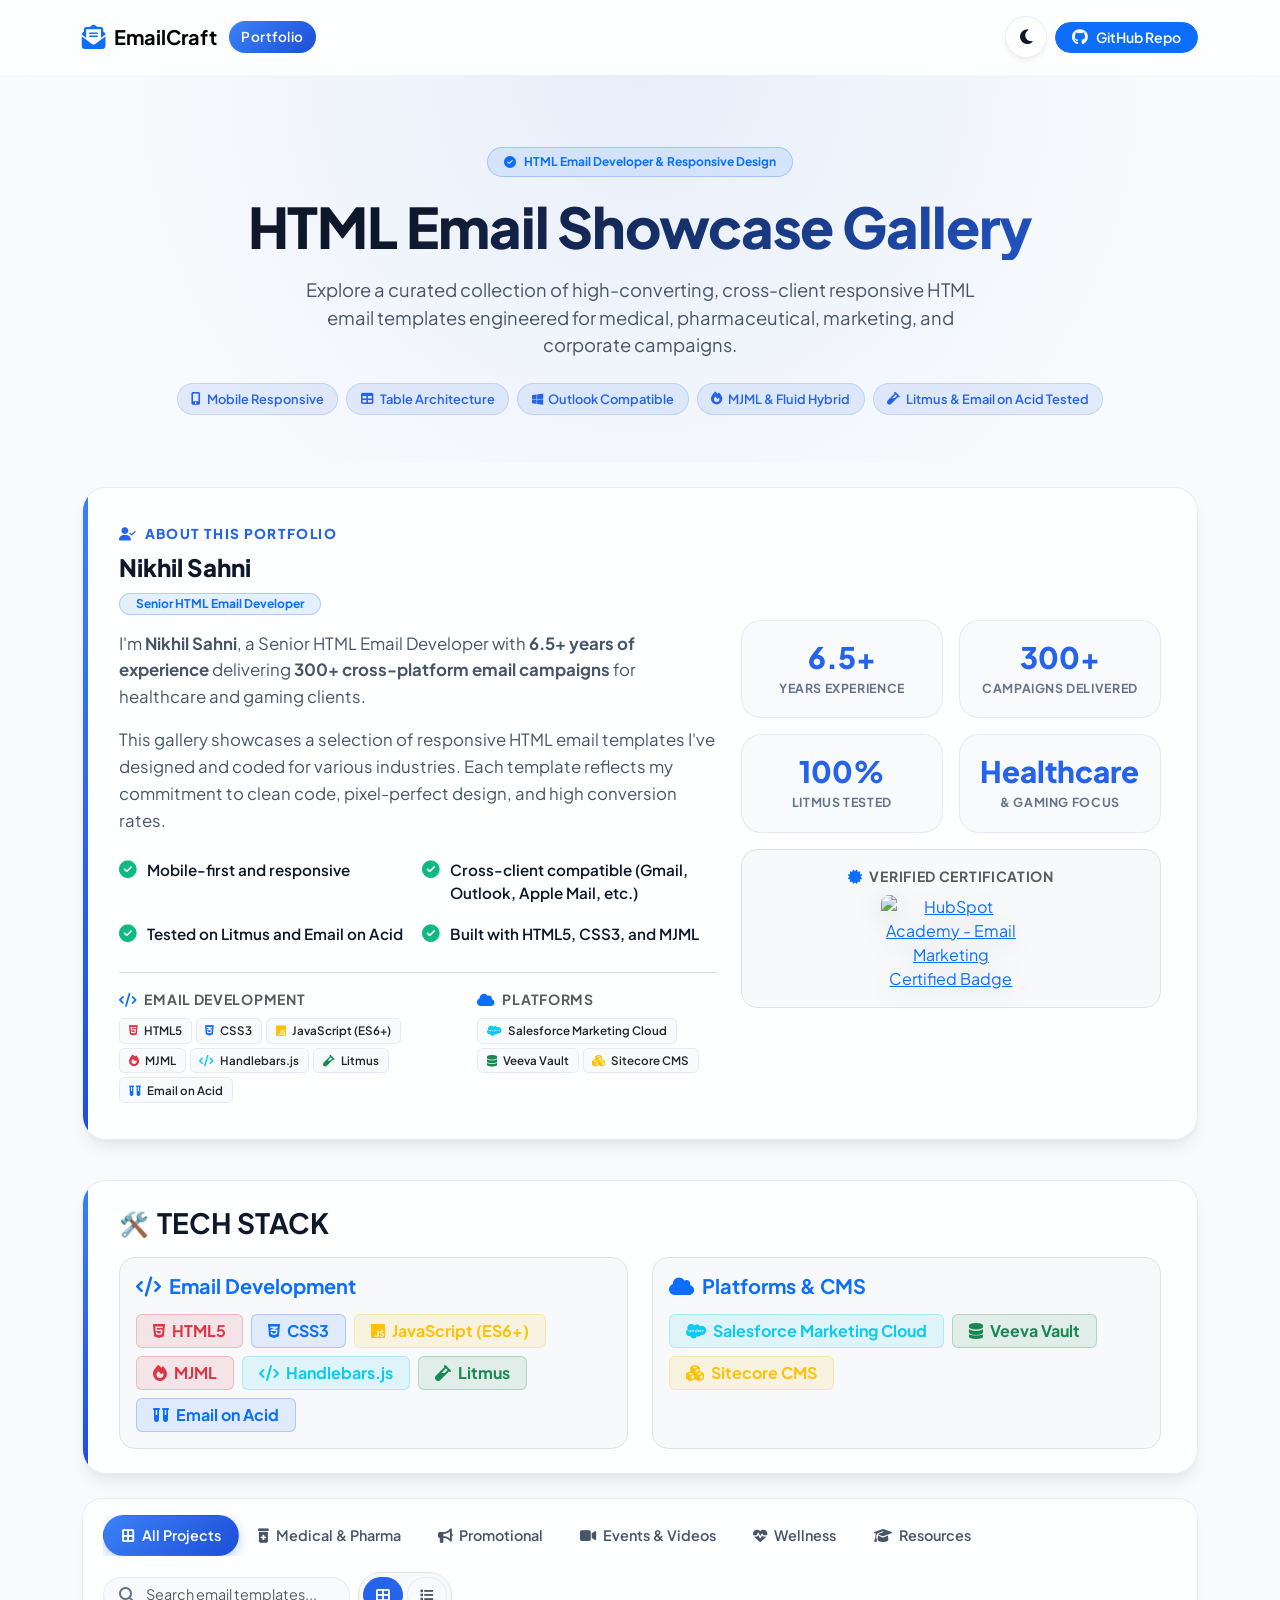
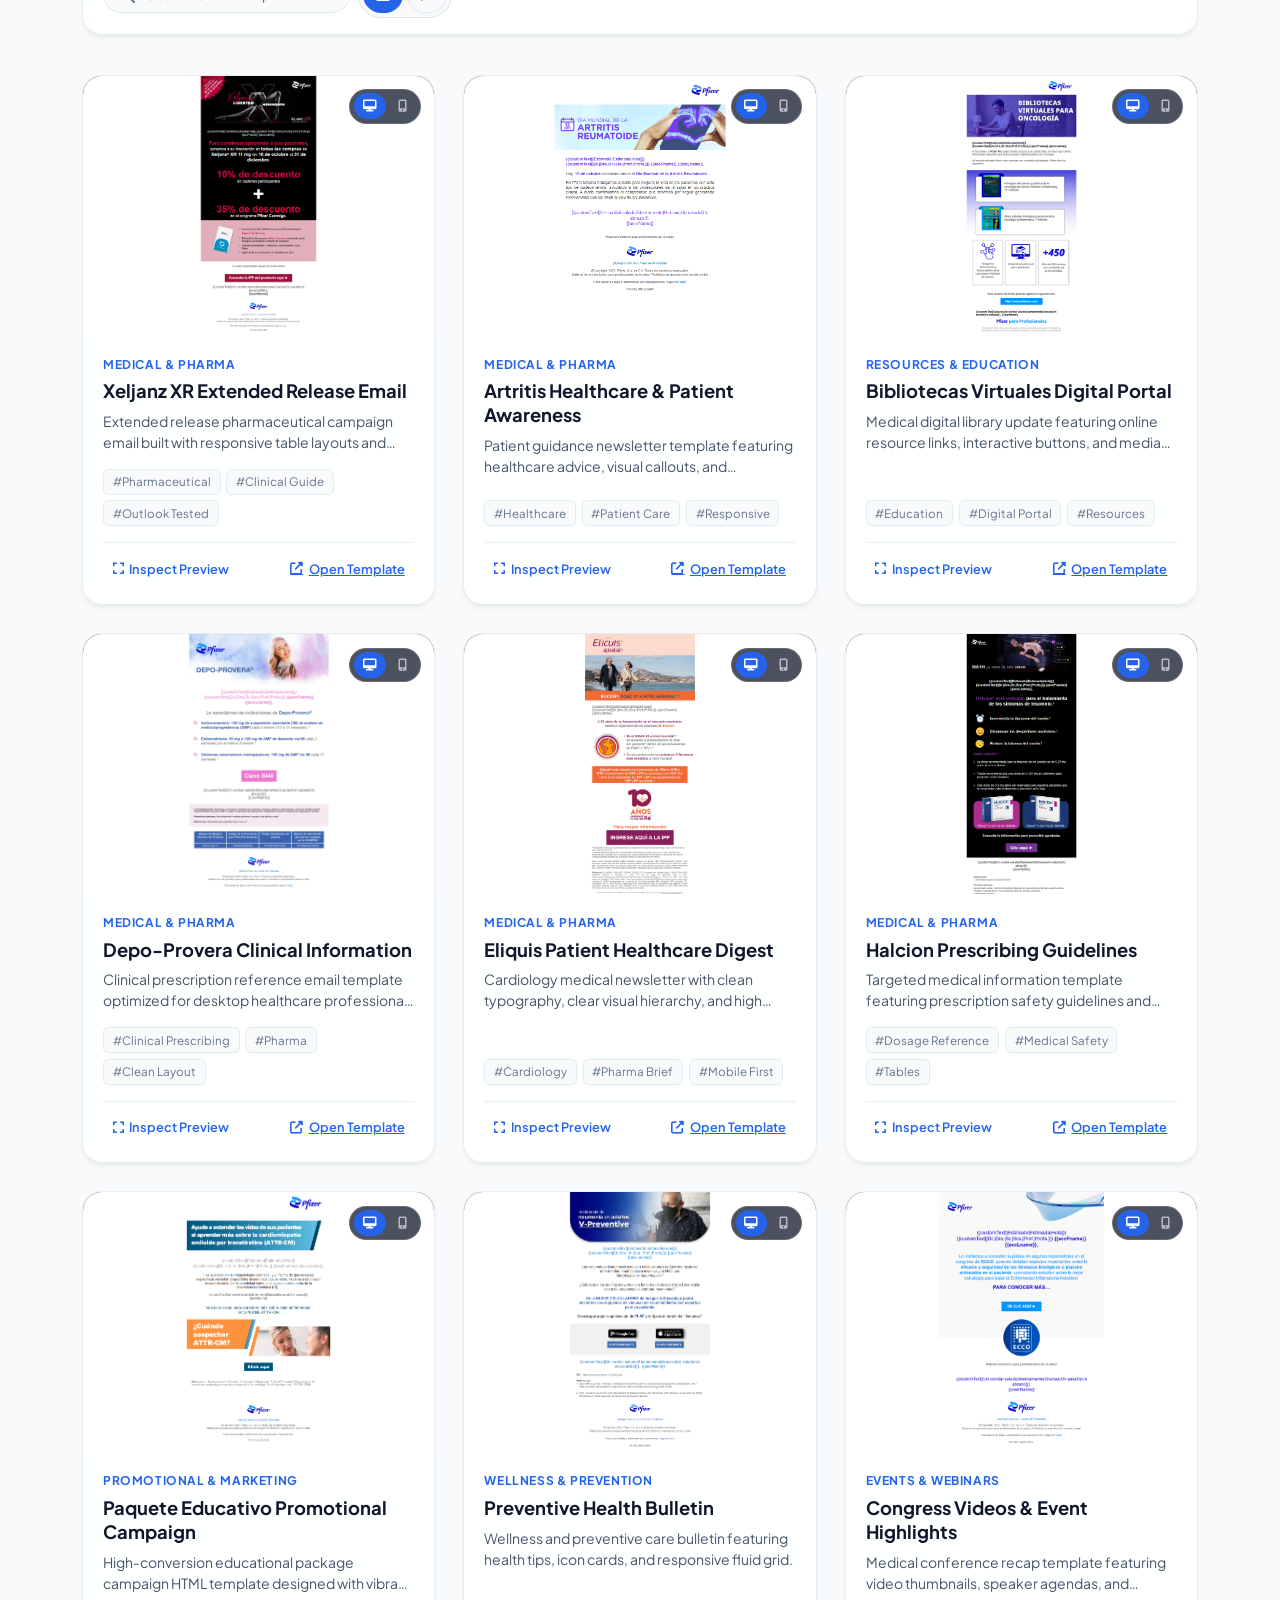
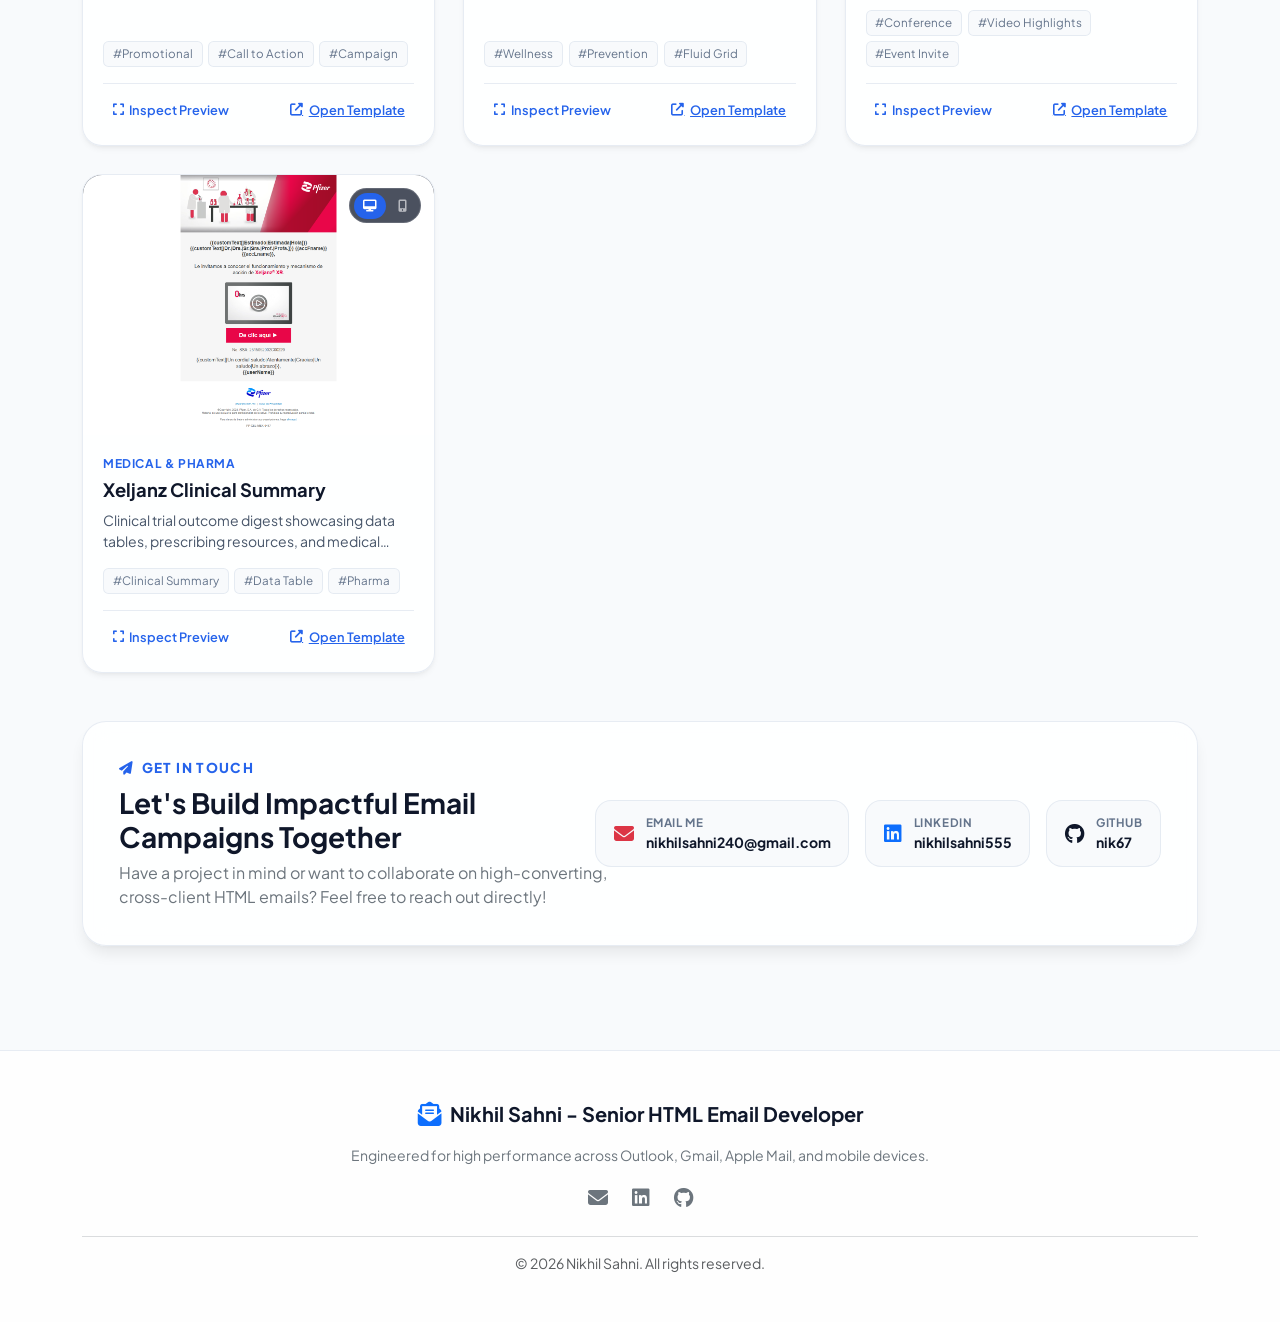
==== commit 8d4c0fbc: "Update GitHub icon class in index.html the text-light classes removed from footer" ====
--- a/index.html
+++ b/index.html
@@ -356,7 +356,7 @@
             </a>
 
             <a href="https://github.com/nik67" target="_blank" rel="noopener noreferrer" class="contact-badge-btn">
-              <i class="fab fa-github fs-5 text-light"></i>
+              <i class="fab fa-github fs-5"></i>
               <div>
                 <div class="contact-btn-label">GitHub</div>
                 <div class="contact-btn-val">nik67</div>
